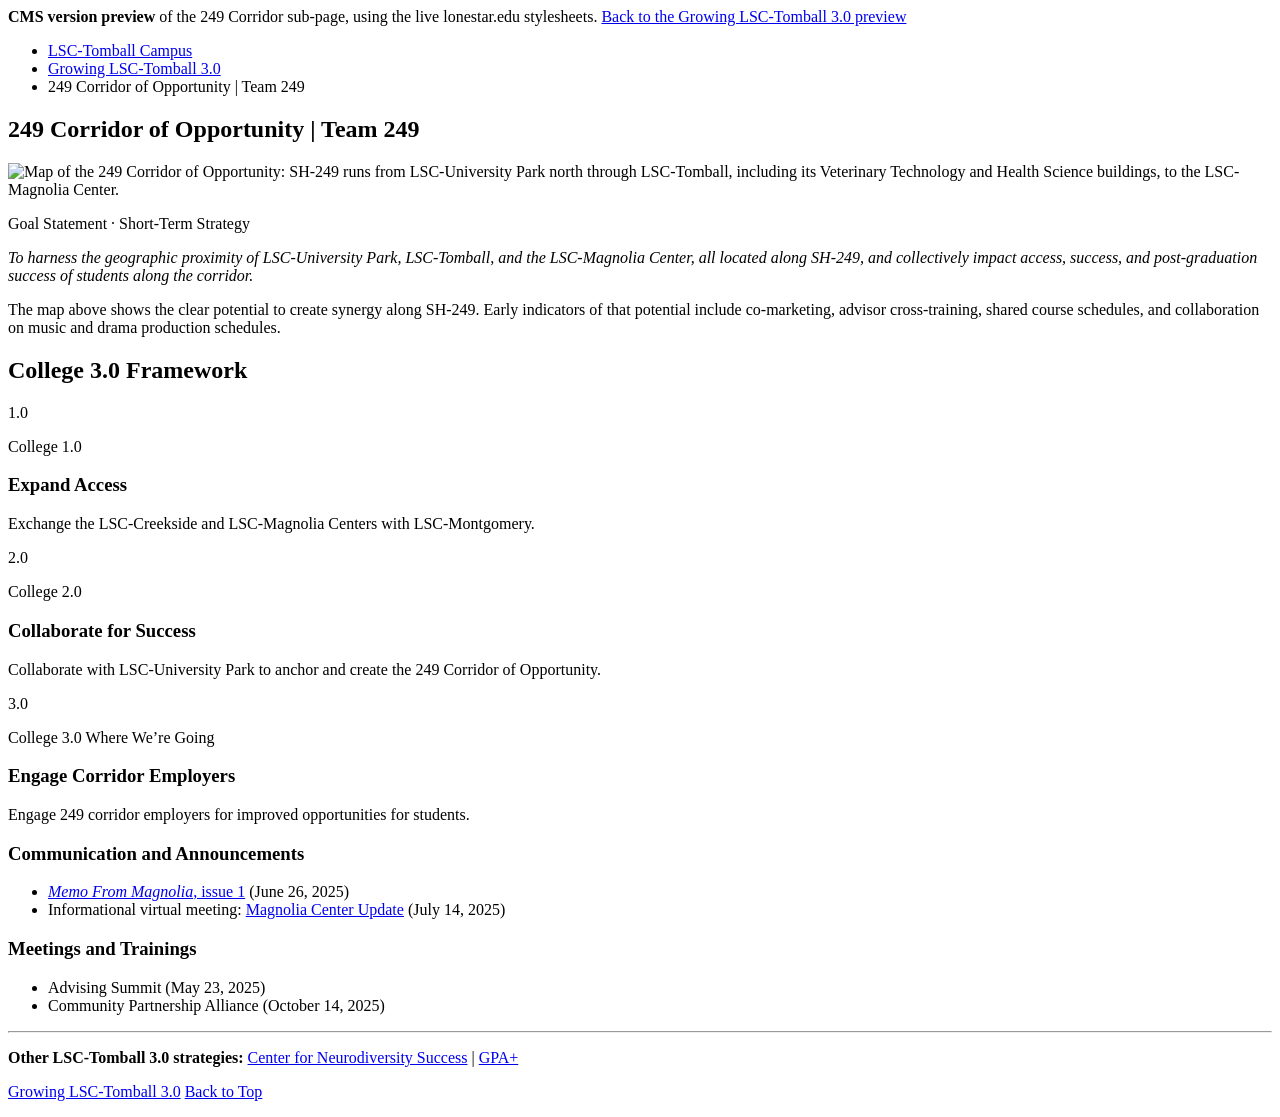
==== corridor-249/index.html @ f5a03796 "Rework the CMS page layout after the modern option and remove team rosters - Hero is now the whole g" ====
<!doctype html>
<html lang="en">
<head>
<meta charset="utf-8">
<meta name="viewport" content="width=device-width, initial-scale=1">
<meta name="robots" content="noindex">
<title>249 Corridor of Opportunity | CMS Version</title>
<!--
  CMS VERSION — preview wrapper for https://www.lonestar.edu/118049,
  a sub-page of Growing LSC-Tomball 3.0.
  Loads the live lonestar.edu stylesheets and recreates the page's
  full-width (no sidebar) content column. The page needs the CMS's
  full-width / no-sidebar layout.
  Copy ONLY the markup between the BEGIN and END content markers below.
-->
<link rel="stylesheet" href="https://www.lonestar.edu/css-refresh/style.css?v=2024">
<link rel="stylesheet" href="https://www.lonestar.edu/css-refresh/content-page.css">
<link rel="stylesheet" href="https://www.lonestar.edu/css-refresh/legacy.css">
<link rel="stylesheet" href="https://www.lonestar.edu/css-refresh/fonts.css">
</head>
<body class="standard-content-wide">

<aside class="alert alert-warning rounded-0 mb-0 text-center small" aria-label="Preview notice">
  <strong>CMS version preview</strong> of the 249 Corridor sub-page, using the live lonestar.edu stylesheets.
  <a href="../index.html">Back to the Growing LSC-Tomball 3.0 preview</a>
</aside>

<main id="main-body">
<section class="breadcrumbs-container">
  <div class="container">
    <div class="breadcrumbs">
      <ul>
        <li><a href="https://www.lonestar.edu/tomball.htm">LSC-Tomball Campus</a></li> <li><a href="../index.html">Growing LSC-Tomball 3.0</a></li> <li>249 Corridor of Opportunity | Team 249</li>
      </ul>
    </div>
  </div>
</section>

<section class="content-well-section section-light">
<div id="content" class="container">
  <div class="row">
    <div class="col-12">
      <h1>249 Corridor of Opportunity | Team 249</h1>
    </div>
  </div>
  <div class="row">
    <div class="col-12">
      <div class="content-well">

<!-- ===================== BEGIN CMS CONTENT ===================== -->
<p><a id="BackToTop" name="BackToTop"></a></p>
<p><img class="img-fluid rounded shadow-sm" src="https://www.lonestar.edu/departments/academicaffairsstusuccess/Map%20of%20Opportunity.jpg" alt="Map of the 249 Corridor of Opportunity: SH-249 runs from LSC-University Park north through LSC-Tomball, including its Veterinary Technology and Health Science buildings, to the LSC-Magnolia Center." /></p>
<!-- ========================= --><!--       GOAL STATEMENT      --><!-- ========================= -->
<div class="section-dark rounded p-4 my-4">
<p class="small text-uppercase fw-bold mb-2"><i aria-hidden="true" class="fas fa-bullseye me-1"></i> Goal Statement &middot; Short-Term Strategy</p>
<p class="lead mb-0"><em>To harness the geographic proximity of LSC-University Park, LSC-Tomball, and the LSC-Magnolia Center, all located along SH-249, and collectively impact access, success, and post-graduation success of students along the corridor.</em></p>
</div>
<p>The map above shows the clear potential to create synergy along SH-249. Early indicators of that potential include co-marketing, advisor cross-training, shared course schedules, and collaboration on music and drama production schedules.</p>
<!-- ========================= --><!--         FRAMEWORK         --><!-- ========================= -->
<h2>College 3.0 Framework</h2>
<div class="row g-4 mb-4">
<div class="col-md-4">
<div class="card h-100 rounded shadow-sm border-0 border-top border-5 border-primary-subtle">
<div class="card-body">
<div class="d-flex justify-content-between align-items-center mb-3"><span class="fa-stack fa-lg text-primary" aria-hidden="true"><i class="fas fa-circle fa-stack-2x"></i><i class="fas fa-door-open fa-stack-1x fa-inverse"></i></span> <span class="display-6 fw-bold text-body-tertiary">1.0</span></div>
<p class="small text-uppercase fw-bold text-body-secondary mb-1">College 1.0</p>
<h3 class="h5 fw-bold">Expand Access</h3>
<p class="mb-0">Exchange the LSC-Creekside and LSC-Magnolia Centers with LSC-Montgomery.</p>
</div>
<span class="fa-stack position-absolute top-50 start-100 translate-middle z-2 d-none d-md-inline-block text-primary" aria-hidden="true"><i class="fas fa-circle fa-stack-2x"></i><i class="fas fa-chevron-right fa-stack-1x fa-inverse"></i></span>
</div>
</div>
<div class="col-md-4">
<div class="card h-100 rounded shadow-sm border-0 border-top border-5 border-primary">
<div class="card-body">
<div class="d-flex justify-content-between align-items-center mb-3"><span class="fa-stack fa-lg text-primary" aria-hidden="true"><i class="fas fa-circle fa-stack-2x"></i><i class="fas fa-handshake fa-stack-1x fa-inverse"></i></span> <span class="display-6 fw-bold text-body-tertiary">2.0</span></div>
<p class="small text-uppercase fw-bold text-body-secondary mb-1">College 2.0</p>
<h3 class="h5 fw-bold">Collaborate for Success</h3>
<p class="mb-0">Collaborate with LSC-University Park to anchor and create the 249 Corridor of Opportunity.</p>
</div>
<span class="fa-stack position-absolute top-50 start-100 translate-middle z-2 d-none d-md-inline-block text-primary" aria-hidden="true"><i class="fas fa-circle fa-stack-2x"></i><i class="fas fa-chevron-right fa-stack-1x fa-inverse"></i></span>
</div>
</div>
<div class="col-md-4">
<div class="card h-100 rounded shadow section-dark border-0 border-top border-5 border-primary">
<div class="card-body">
<div class="d-flex justify-content-between align-items-center mb-3"><span class="fa-stack fa-lg text-white" aria-hidden="true"><i class="fas fa-circle fa-stack-2x"></i><i class="fas fa-briefcase fa-stack-1x text-primary"></i></span> <span class="display-6 fw-bold text-white-50">3.0</span></div>
<p class="small text-uppercase fw-bold mb-1">College 3.0 <span class="badge rounded-pill bg-white text-primary ms-1">Where We&rsquo;re Going</span></p>
<h3 class="h5 fw-bold text-white">Engage Corridor Employers</h3>
<p class="mb-0 text-white">Engage 249 corridor employers for improved opportunities for students.</p>
</div>
</div>
</div>
</div>
<!-- ========================= --><!--          UPDATES          --><!-- ========================= -->
<div class="row">
<div class="col-md-6">
<h3 class="h5 fw-bold">Communication and Announcements</h3>
<ul>
<li><a href="https://www.lonestar.edu/departments/academicaffairsstusuccess/Memo%20from%20Magnolia%20Center%20-%20Launch!.pdf" target="_blank"><em>Memo From Magnolia</em>, issue 1</a> (June 26, 2025)</li>
<li>Informational virtual meeting: <a href="https://lonestar.webex.com/recordingservice/sites/lonestar/recording/8dd9e9e1dc9f4ab3bd543a534bbbebe2/playback" target="_blank">Magnolia Center Update</a> (July 14, 2025)</li>
</ul>
</div>
<div class="col-md-6">
<h3 class="h5 fw-bold">Meetings and Trainings</h3>
<ul>
<li>Advising Summit (May 23, 2025)</li>
<li>Community Partnership Alliance (October 14, 2025)</li>
</ul>
</div>
</div>
<!-- ========================= --><!--          FOOTER           --><!-- ========================= -->
<hr />
<p class="text-center"><strong>Other LSC-Tomball 3.0 strategies:</strong> <a href="https://www.lonestar.edu/118050">Center for Neurodiversity Success</a> | <a href="https://www.lonestar.edu/118051">GPA+</a></p>
<p class="text-center"><a class="btn btn-primary rounded-pill" href="https://www.lonestar.edu/tomball3-0.htm"><i aria-hidden="true" class="fas fa-arrow-left"></i> Growing LSC-Tomball 3.0</a> <a class="btn btn-outline-primary rounded-pill" href="#BackToTop"><i aria-hidden="true" class="fas fa-arrow-up"></i> Back to Top</a></p>
<!-- ====================== END CMS CONTENT ====================== -->

      </div>
    </div>
  </div>
</div>
</section>
</main>

<script>
  // PREVIEW ONLY (not part of the CMS content): point links to the 3.0 page
  // and its strategy pages at the local previews.
  (function () {
    var local = {
      "https://www.lonestar.edu/tomball3-0.htm": "../index.html",
      "https://www.lonestar.edu/118049": "../corridor-249/index.html",
      "https://www.lonestar.edu/118050": "../neurodiversity/index.html",
      "https://www.lonestar.edu/118051": "../gpa-plus/index.html"
    };
    document.querySelectorAll("a[href]").forEach(function (a) {
      var to = local[a.getAttribute("href")];
      if (to) a.setAttribute("href", to);
    });
  })();
</script>
<script src="https://www.lonestar.edu/js-out/jquery-3.3.1.min.js"></script>
<script src="https://www.lonestar.edu/js-out/bootstrap.min.js"></script>
</body>
</html>
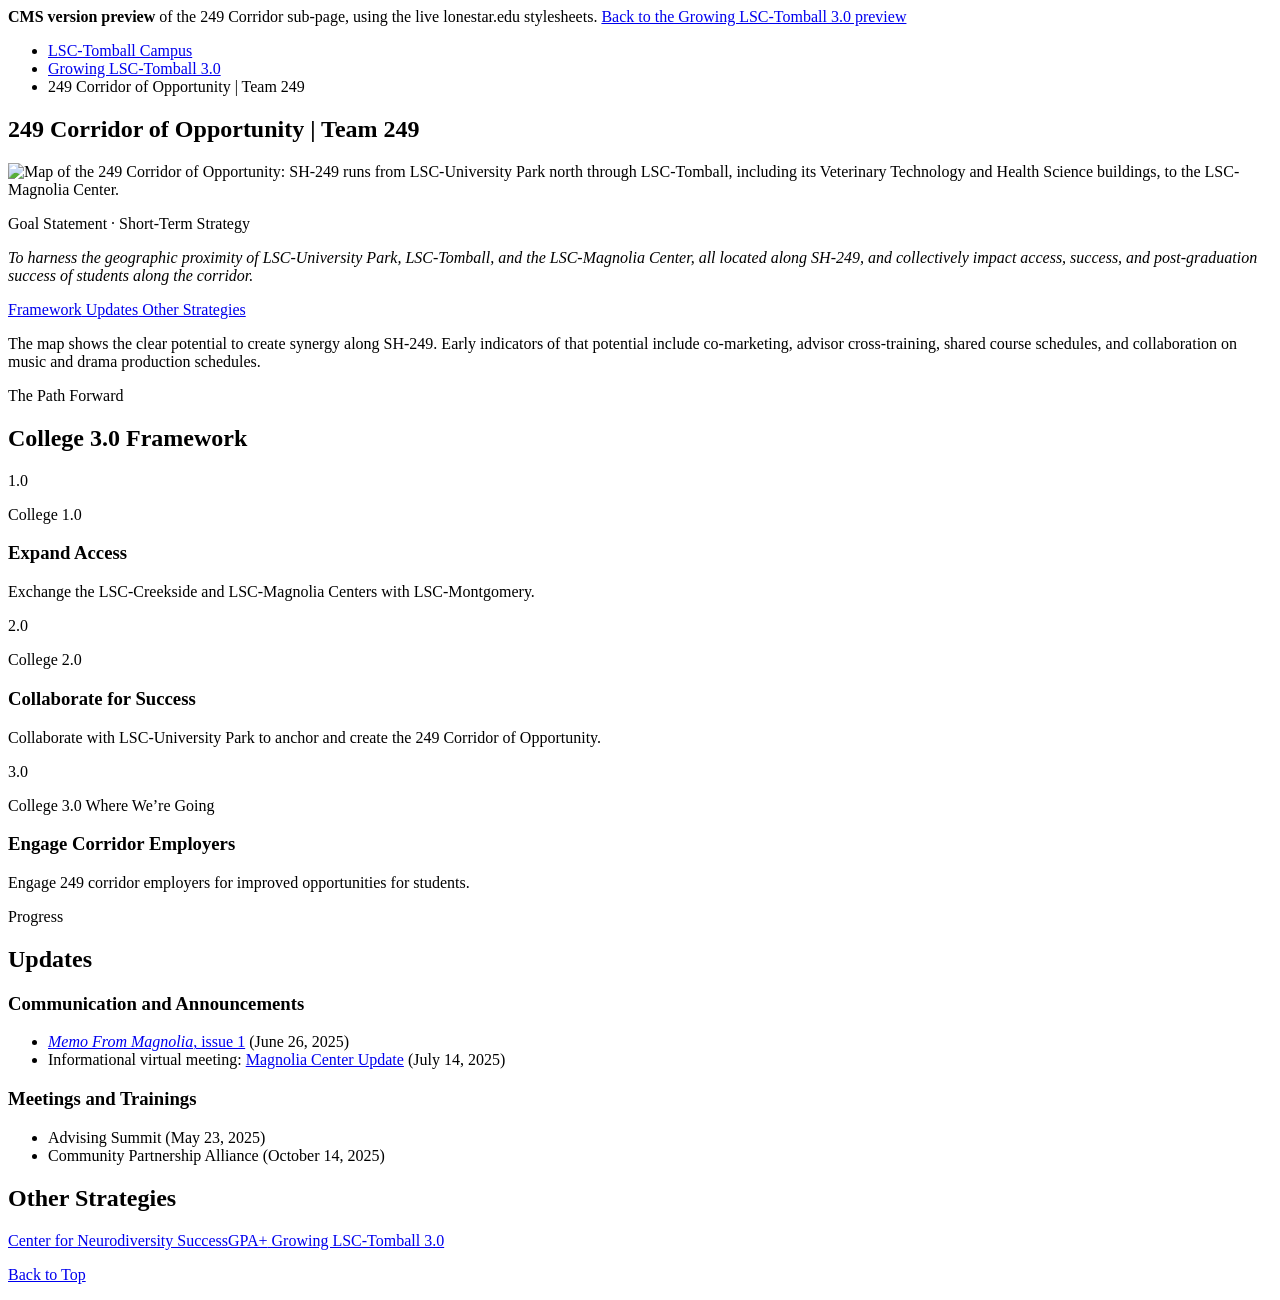
==== commit 70c919cd: "Give the three strategy pages the main page's layout Photo hero with the goal statement, a jump-link" ====
--- a/corridor-249/index.html
+++ b/corridor-249/index.html
@@ -17,6 +17,8 @@
 <link rel="stylesheet" href="https://www.lonestar.edu/css-refresh/content-page.css">
 <link rel="stylesheet" href="https://www.lonestar.edu/css-refresh/legacy.css">
 <link rel="stylesheet" href="https://www.lonestar.edu/css-refresh/fonts.css">
+<link rel="stylesheet" href="https://www.lonestar.edu/css/header/header.css">
+<link rel="stylesheet" href="https://www.lonestar.edu/css/header/lsc.css">
 </head>
 <body class="standard-content-wide">
 
@@ -48,17 +50,28 @@
       <div class="content-well">
 
 <!-- ===================== BEGIN CMS CONTENT ===================== -->
+<!-- The site header CSS sets body { width: 100vw }, which is wider than the window when a scrollbar shows,
+     so content runs under the scrollbar. This stylesheet undoes that. If the CMS strips the tag, nothing shows. -->
+<link rel="stylesheet" href="https://lone-star-research-innovation.github.io/tomball3.0/css/cms-fix.css" />
 <p><a id="BackToTop" name="BackToTop"></a></p>
-<p><img class="img-fluid rounded shadow-sm" src="https://www.lonestar.edu/departments/academicaffairsstusuccess/Map%20of%20Opportunity.jpg" alt="Map of the 249 Corridor of Opportunity: SH-249 runs from LSC-University Park north through LSC-Tomball, including its Veterinary Technology and Health Science buildings, to the LSC-Magnolia Center." /></p>
-<!-- ========================= --><!--       GOAL STATEMENT      --><!-- ========================= -->
-<div class="section-dark rounded p-4 my-4">
-<p class="small text-uppercase fw-bold mb-2"><i aria-hidden="true" class="fas fa-bullseye me-1"></i> Goal Statement &middot; Short-Term Strategy</p>
-<p class="lead mb-0"><em>To harness the geographic proximity of LSC-University Park, LSC-Tomball, and the LSC-Magnolia Center, all located along SH-249, and collectively impact access, success, and post-graduation success of students along the corridor.</em></p>
+<!-- ========================= --><!--        HERO + GOAL        --><!-- ========================= -->
+<div class="section-dark rounded overflow-hidden shadow-sm mb-3">
+<img class="d-block w-100 h-auto" src="https://www.lonestar.edu/departments/academicaffairsstusuccess/Map%20of%20Opportunity.jpg" alt="Map of the 249 Corridor of Opportunity: SH-249 runs from LSC-University Park north through LSC-Tomball, including its Veterinary Technology and Health Science buildings, to the LSC-Magnolia Center." />
+<div class="px-4 py-3 p-md-4">
+<p class="small text-uppercase fw-bold text-white text-opacity-75 mb-2"><i aria-hidden="true" class="fas fa-bullseye me-1"></i> Goal Statement &middot; Short-Term Strategy</p>
+<p class="fs-5 text-white mb-0"><em>To harness the geographic proximity of LSC-University Park, LSC-Tomball, and the LSC-Magnolia Center, all located along SH-249, and collectively impact access, success, and post-graduation success of students along the corridor.</em></p>
 </div>
-<p>The map above shows the clear potential to create synergy along SH-249. Early indicators of that potential include co-marketing, advisor cross-training, shared course schedules, and collaboration on music and drama production schedules.</p>
+</div>
+<!-- ========================= --><!--         NAVIGATION        --><!-- ========================= -->
+<div class="section-dark rounded p-3 mb-5">
+<p class="d-flex flex-wrap justify-content-center gap-4 mb-0"><a class="text-white fw-bold" href="#framework"><i aria-hidden="true" class="fas fa-route me-1"></i> Framework</a><a class="text-white fw-bold" href="#updates"><i aria-hidden="true" class="fas fa-flag me-1"></i> Updates</a><a class="text-white fw-bold" href="#other"><i aria-hidden="true" class="fas fa-compass me-1"></i> Other Strategies</a></p>
+</div>
+<p class="lead mb-5">The map shows the clear potential to create synergy along SH-249. Early indicators of that potential include co-marketing, advisor cross-training, shared course schedules, and collaboration on music and drama production schedules.</p>
 <!-- ========================= --><!--         FRAMEWORK         --><!-- ========================= -->
-<h2>College 3.0 Framework</h2>
-<div class="row g-4 mb-4">
+<div class="bg-body-tertiary rounded p-4 p-md-5 mb-5">
+<p class="small text-uppercase fw-bold text-danger-emphasis mb-2"><a id="framework">The Path Forward</a></p>
+<h2 class="pt-0">College 3.0 Framework</h2>
+<div class="row g-4">
 <div class="col-md-4">
 <div class="card h-100 rounded shadow-sm border-0 border-top border-5 border-primary-subtle">
 <div class="card-body">
@@ -92,8 +105,11 @@
 </div>
 </div>
 </div>
+</div>
 <!-- ========================= --><!--          UPDATES          --><!-- ========================= -->
-<div class="row">
+<p class="small text-uppercase fw-bold text-danger-emphasis mb-2"><a id="updates">Progress</a></p>
+<h2 class="pt-0">Updates</h2>
+<div class="row mb-4">
 <div class="col-md-6">
 <h3 class="h5 fw-bold">Communication and Announcements</h3>
 <ul>
@@ -109,10 +125,18 @@
 </ul>
 </div>
 </div>
-<!-- ========================= --><!--          FOOTER           --><!-- ========================= -->
-<hr />
-<p class="text-center"><strong>Other LSC-Tomball 3.0 strategies:</strong> <a href="https://www.lonestar.edu/118050">Center for Neurodiversity Success</a> | <a href="https://www.lonestar.edu/118051">GPA+</a></p>
-<p class="text-center"><a class="btn btn-primary rounded-pill" href="https://www.lonestar.edu/tomball3-0.htm"><i aria-hidden="true" class="fas fa-arrow-left"></i> Growing LSC-Tomball 3.0</a> <a class="btn btn-outline-primary rounded-pill" href="#BackToTop"><i aria-hidden="true" class="fas fa-arrow-up"></i> Back to Top</a></p>
+<!-- ========================= --><!--      OTHER STRATEGIES     --><!-- ========================= -->
+<div class="section-dark rounded p-4 mb-4">
+<div class="row align-items-center g-3">
+<div class="col-md-4">
+<h2 class="h4 text-white pt-0 mb-0"><a class="text-white fw-bold text-decoration-none" id="other">Other Strategies</a></h2>
+</div>
+<div class="col-md-8">
+<p class="d-flex flex-wrap gap-4 mb-0"><a class="text-white fw-bold" href="https://www.lonestar.edu/118050">Center for Neurodiversity Success</a><a class="text-white fw-bold" href="https://www.lonestar.edu/118051">GPA+</a><a class="text-white fw-bold" href="https://www.lonestar.edu/tomball3-0.htm"><i aria-hidden="true" class="fas fa-arrow-left me-1"></i> Growing LSC-Tomball 3.0</a></p>
+</div>
+</div>
+</div>
+<p class="text-center"><a class="btn btn-outline-primary rounded-pill" href="#BackToTop"><i aria-hidden="true" class="fas fa-arrow-up"></i> Back to Top</a></p>
 <!-- ====================== END CMS CONTENT ====================== -->
 
       </div>
@@ -136,6 +160,12 @@
       var to = local[a.getAttribute("href")];
       if (to) a.setAttribute("href", to);
     });
+    // Load the CMS fix stylesheet from the local copy until it's deployed.
+    var live = "https://lone-star-research-innovation.github.io/tomball3.0/";
+    if (location.href.indexOf(live) === 0) return;
+    document.querySelectorAll('link[href^="' + live + '"]').forEach(function (l) {
+      l.setAttribute("href", l.getAttribute("href").replace(live, "../"));
+    });
   })();
 </script>
 <script src="https://www.lonestar.edu/js-out/jquery-3.3.1.min.js"></script>
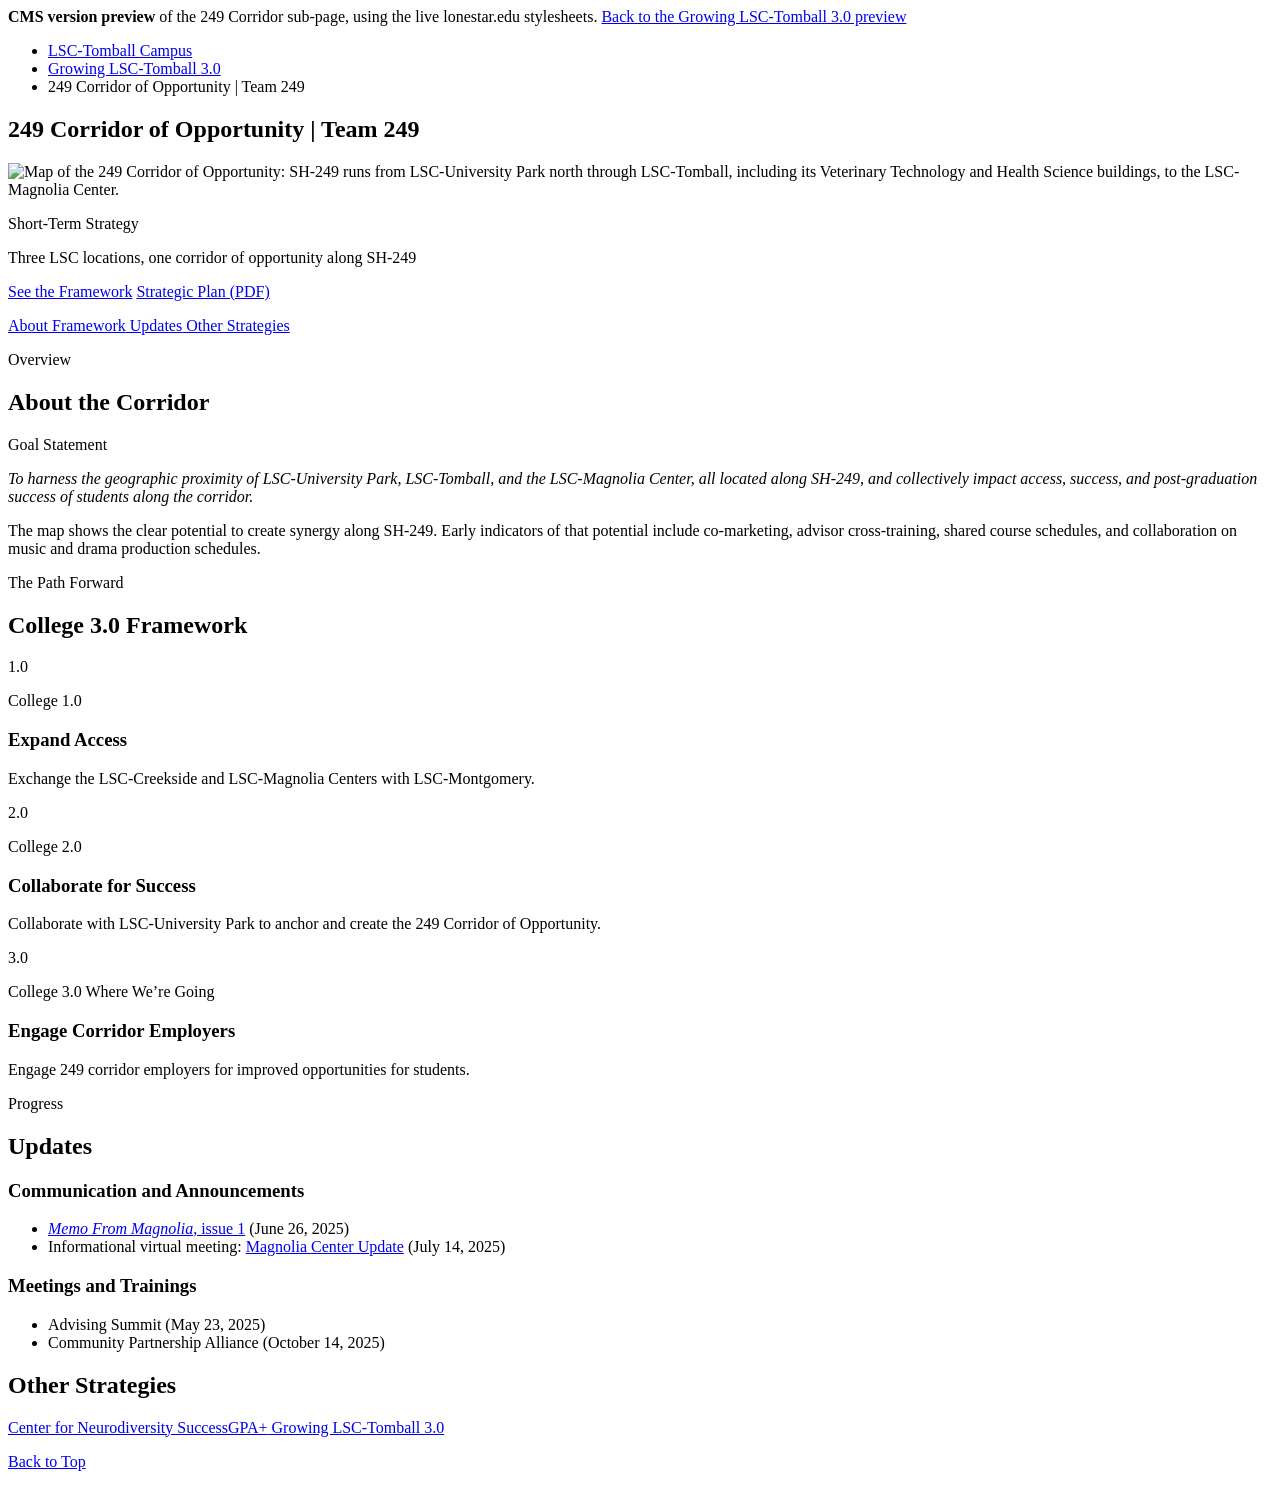
==== commit 5a94fb56: "Give the strategy-page heroes a headline and buttons like the main page The goal statement moves int" ====
--- a/corridor-249/index.html
+++ b/corridor-249/index.html
@@ -54,19 +54,31 @@
      so content runs under the scrollbar. This stylesheet undoes that. If the CMS strips the tag, nothing shows. -->
 <link rel="stylesheet" href="https://lone-star-research-innovation.github.io/tomball3.0/css/cms-fix.css" />
 <p><a id="BackToTop" name="BackToTop"></a></p>
-<!-- ========================= --><!--        HERO + GOAL        --><!-- ========================= -->
+<!-- ========================= --><!--          HERO             --><!-- ========================= -->
 <div class="section-dark rounded overflow-hidden shadow-sm mb-3">
 <img class="d-block w-100 h-auto" src="https://www.lonestar.edu/departments/academicaffairsstusuccess/Map%20of%20Opportunity.jpg" alt="Map of the 249 Corridor of Opportunity: SH-249 runs from LSC-University Park north through LSC-Tomball, including its Veterinary Technology and Health Science buildings, to the LSC-Magnolia Center." />
-<div class="px-4 py-3 p-md-4">
-<p class="small text-uppercase fw-bold text-white text-opacity-75 mb-2"><i aria-hidden="true" class="fas fa-bullseye me-1"></i> Goal Statement &middot; Short-Term Strategy</p>
-<p class="fs-5 text-white mb-0"><em>To harness the geographic proximity of LSC-University Park, LSC-Tomball, and the LSC-Magnolia Center, all located along SH-249, and collectively impact access, success, and post-graduation success of students along the corridor.</em></p>
+<div class="row g-3 align-items-center px-4 py-3">
+<div class="col-xl-6">
+<p class="small text-uppercase fw-bold text-white text-opacity-75 mb-1">Short-Term Strategy</p>
+<p class="fs-4 fw-bold text-white lh-sm mb-0">Three LSC locations, one corridor of opportunity along SH-249</p>
+</div>
+<div class="col-xl-6">
+<p class="d-flex flex-wrap justify-content-xl-end gap-2 mb-0"><a class="btn btn-light rounded-pill px-4" href="#framework">See the Framework</a> <a class="btn btn-outline-light rounded-pill px-4" href="https://www.lonestar.edu/departments/academicaffairsstusuccess/Growing%20LSC-Tomball%203.0-Agent%20of%20Efficacy%20and%20Opportunity.pdf" target="_blank">Strategic Plan (PDF)</a></p>
+</div>
 </div>
 </div>
 <!-- ========================= --><!--         NAVIGATION        --><!-- ========================= -->
 <div class="section-dark rounded p-3 mb-5">
-<p class="d-flex flex-wrap justify-content-center gap-4 mb-0"><a class="text-white fw-bold" href="#framework"><i aria-hidden="true" class="fas fa-route me-1"></i> Framework</a><a class="text-white fw-bold" href="#updates"><i aria-hidden="true" class="fas fa-flag me-1"></i> Updates</a><a class="text-white fw-bold" href="#other"><i aria-hidden="true" class="fas fa-compass me-1"></i> Other Strategies</a></p>
+<p class="d-flex flex-wrap justify-content-center gap-4 mb-0"><a class="text-white fw-bold" href="#about"><i aria-hidden="true" class="fas fa-info-circle me-1"></i> About</a><a class="text-white fw-bold" href="#framework"><i aria-hidden="true" class="fas fa-route me-1"></i> Framework</a><a class="text-white fw-bold" href="#updates"><i aria-hidden="true" class="fas fa-flag me-1"></i> Updates</a><a class="text-white fw-bold" href="#other"><i aria-hidden="true" class="fas fa-compass me-1"></i> Other Strategies</a></p>
 </div>
-<p class="lead mb-5">The map shows the clear potential to create synergy along SH-249. Early indicators of that potential include co-marketing, advisor cross-training, shared course schedules, and collaboration on music and drama production schedules.</p>
+<!-- ========================= --><!--          ABOUT            --><!-- ========================= -->
+<p class="small text-uppercase fw-bold text-danger-emphasis mb-2"><a id="about">Overview</a></p>
+<h2 class="pt-0">About the Corridor</h2>
+<div class="bg-body-tertiary border-start border-4 border-primary rounded-end px-4 py-3 mb-4">
+<p class="small text-uppercase fw-bold text-body-secondary mb-2"><i aria-hidden="true" class="fas fa-bullseye me-1"></i> Goal Statement</p>
+<p class="fs-5 mb-0"><em>To harness the geographic proximity of LSC-University Park, LSC-Tomball, and the LSC-Magnolia Center, all located along SH-249, and collectively impact access, success, and post-graduation success of students along the corridor.</em></p>
+</div>
+<p class="mb-5">The map shows the clear potential to create synergy along SH-249. Early indicators of that potential include co-marketing, advisor cross-training, shared course schedules, and collaboration on music and drama production schedules.</p>
 <!-- ========================= --><!--         FRAMEWORK         --><!-- ========================= -->
 <div class="bg-body-tertiary rounded p-4 p-md-5 mb-5">
 <p class="small text-uppercase fw-bold text-danger-emphasis mb-2"><a id="framework">The Path Forward</a></p>
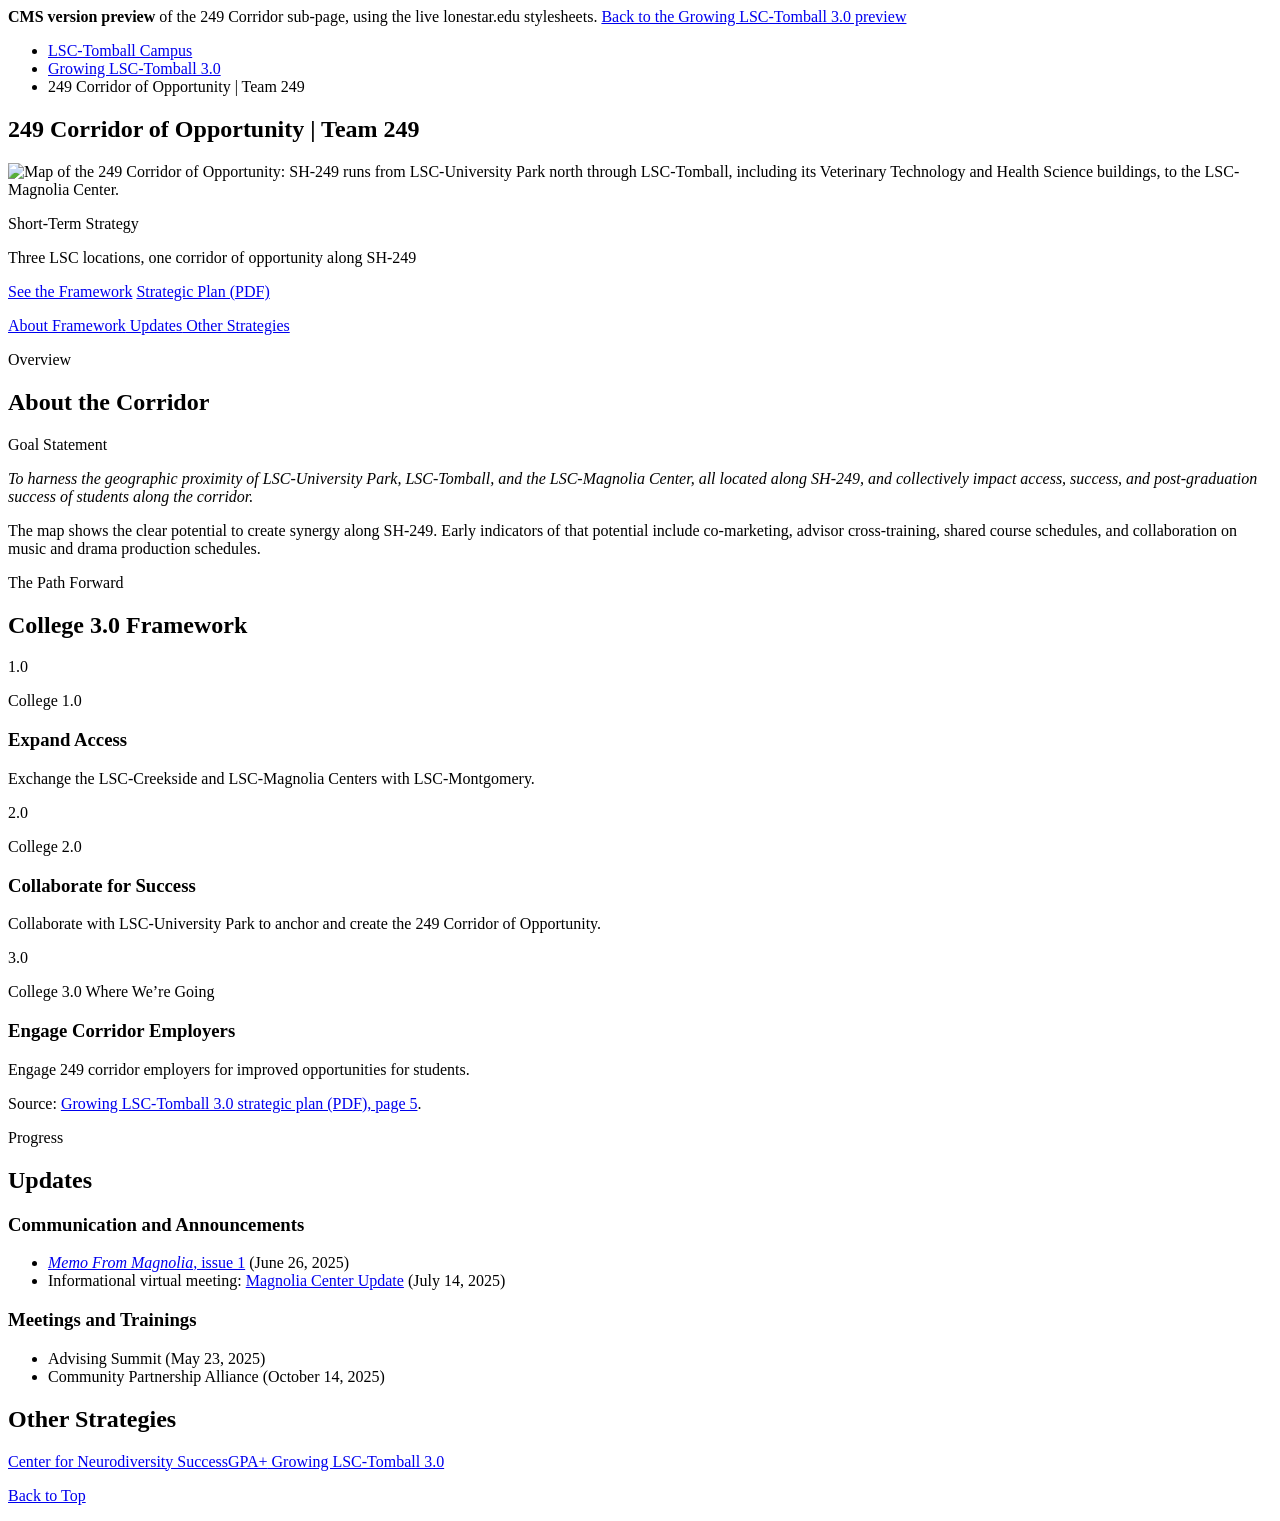
==== commit 357b68d8: "Link each strategy page to its pages in the strategic plan PDF Co-Authored-By: Claude Opus 5.5 <nore" ====
--- a/corridor-249/index.html
+++ b/corridor-249/index.html
@@ -63,7 +63,7 @@
 <p class="fs-4 fw-bold text-white lh-sm mb-0">Three LSC locations, one corridor of opportunity along SH-249</p>
 </div>
 <div class="col-xl-6">
-<p class="d-flex flex-wrap justify-content-xl-end gap-2 mb-0"><a class="btn btn-light rounded-pill px-4" href="#framework">See the Framework</a> <a class="btn btn-outline-light rounded-pill px-4" href="https://www.lonestar.edu/departments/academicaffairsstusuccess/Growing%20LSC-Tomball%203.0-Agent%20of%20Efficacy%20and%20Opportunity.pdf" target="_blank">Strategic Plan (PDF)</a></p>
+<p class="d-flex flex-wrap justify-content-xl-end gap-2 mb-0"><a class="btn btn-light rounded-pill px-4" href="#framework">See the Framework</a> <a class="btn btn-outline-light rounded-pill px-4" href="https://www.lonestar.edu/departments/academicaffairsstusuccess/Growing%20LSC-Tomball%203.0-Agent%20of%20Efficacy%20and%20Opportunity.pdf#page=4" target="_blank">Strategic Plan (PDF)</a></p>
 </div>
 </div>
 </div>
@@ -117,6 +117,7 @@
 </div>
 </div>
 </div>
+<p class="small mt-4 mb-0">Source: <a href="https://www.lonestar.edu/departments/academicaffairsstusuccess/Growing%20LSC-Tomball%203.0-Agent%20of%20Efficacy%20and%20Opportunity.pdf#page=5" target="_blank">Growing LSC-Tomball 3.0 strategic plan (PDF), page 5</a>.</p>
 </div>
 <!-- ========================= --><!--          UPDATES          --><!-- ========================= -->
 <p class="small text-uppercase fw-bold text-danger-emphasis mb-2"><a id="updates">Progress</a></p>
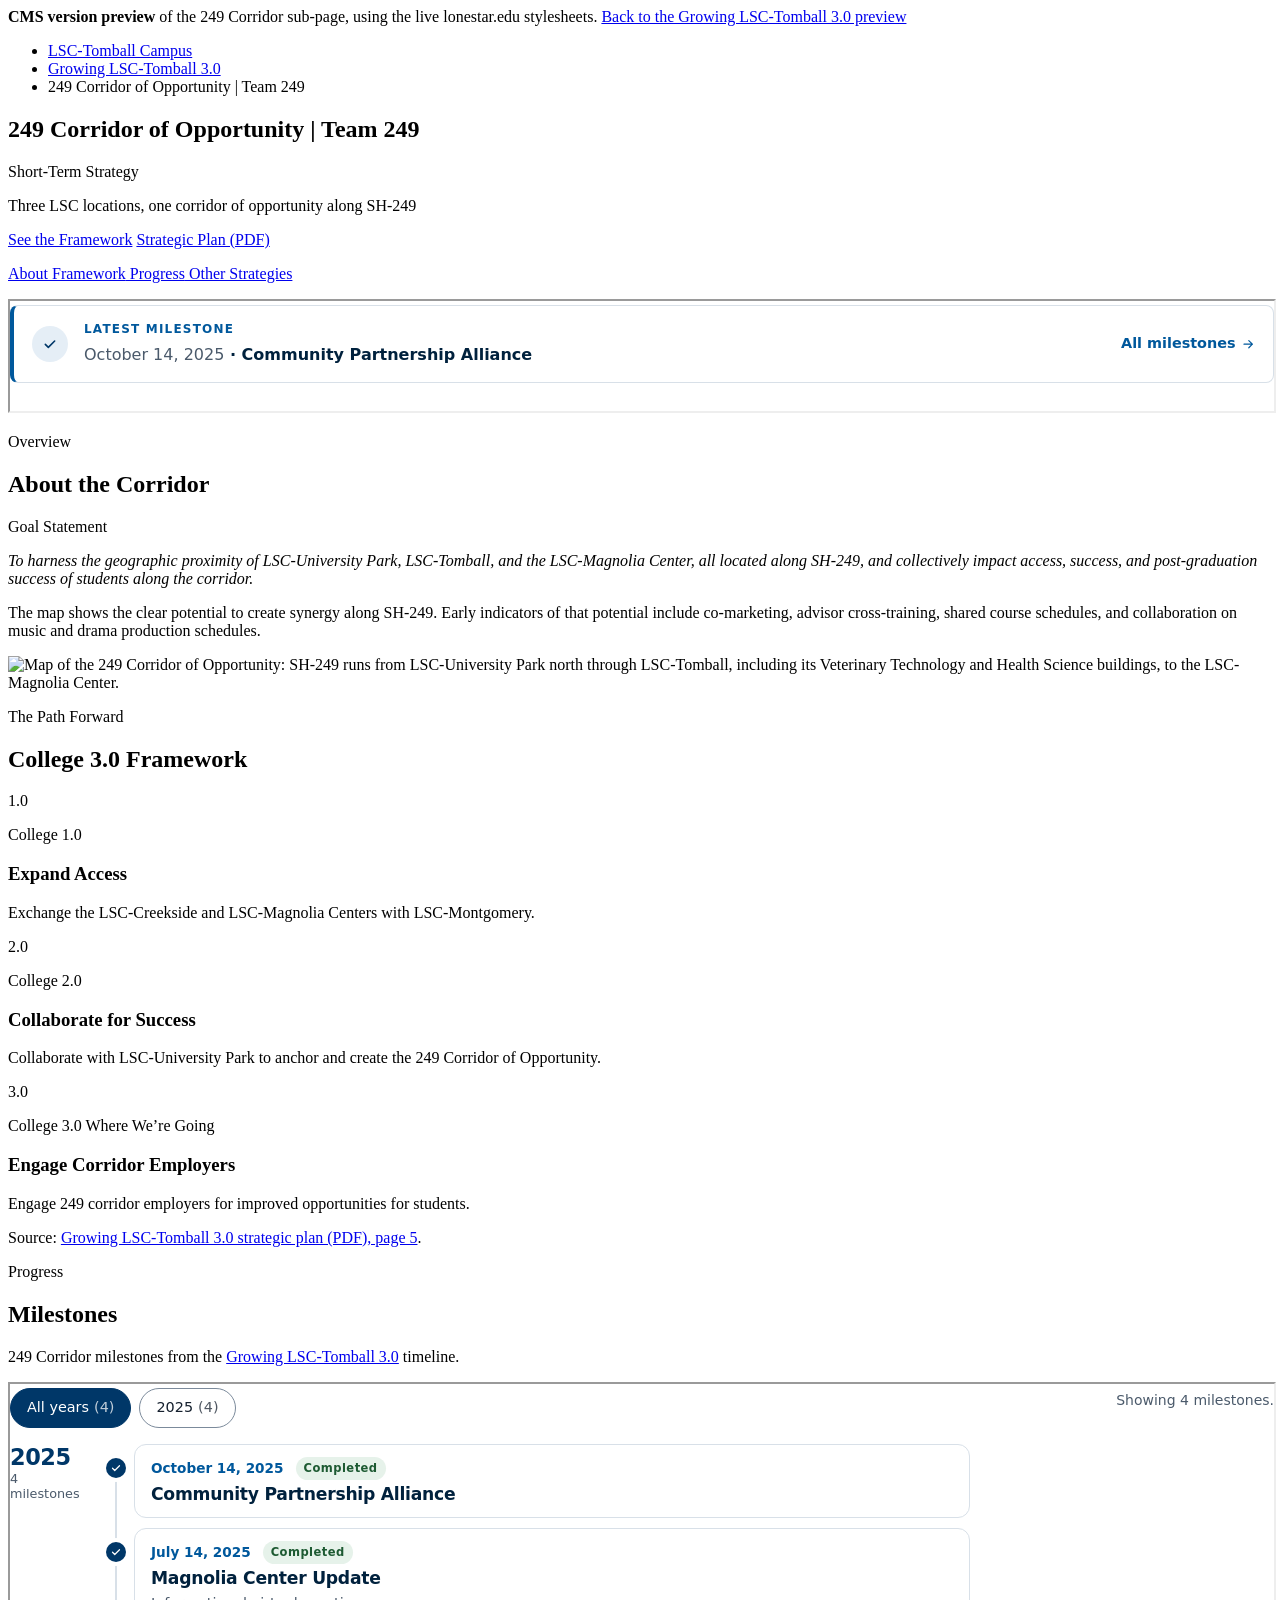
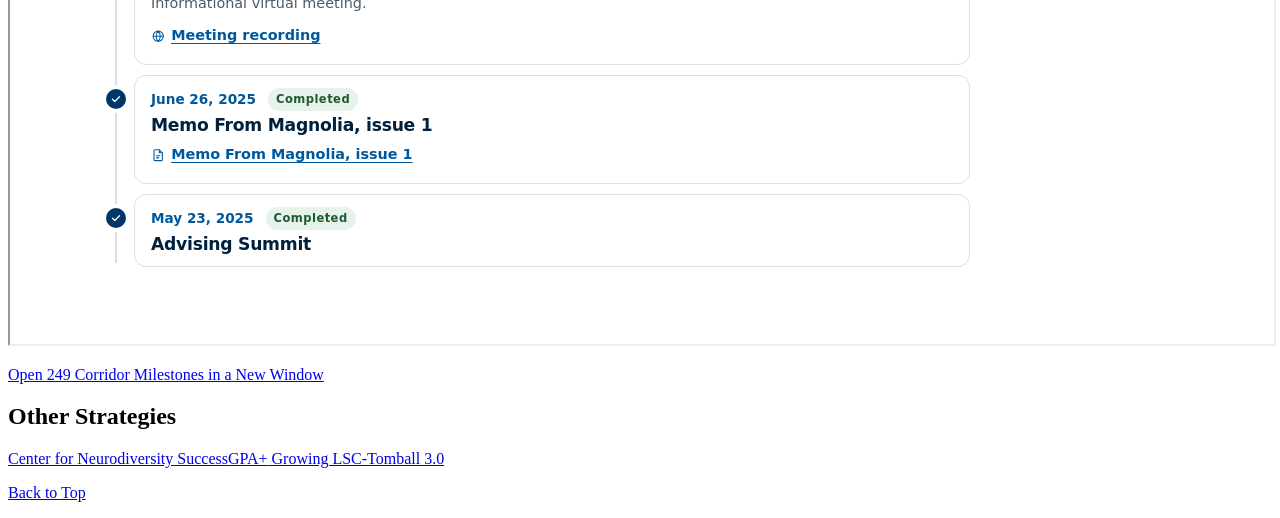
==== commit b3bea813: "Tighten paragraph spacing, move 249 updates into milestones, add per-strategy latest bars - Every CM" ====
--- a/corridor-249/index.html
+++ b/corridor-249/index.html
@@ -53,44 +53,53 @@
 <!-- The site header CSS sets body { width: 100vw }, which is wider than the window when a scrollbar shows,
      so content runs under the scrollbar. This stylesheet undoes that. If the CMS strips the tag, nothing shows. -->
 <link rel="stylesheet" href="https://lone-star-research-innovation.github.io/tomball3.0/css/cms-fix.css" />
-<p><a id="BackToTop" name="BackToTop"></a></p>
+<p class="mb-3 pt-0"><a id="BackToTop" name="BackToTop"></a></p>
 <!-- ========================= --><!--          HERO             --><!-- ========================= -->
 <div class="section-dark rounded overflow-hidden shadow-sm mb-3">
-<img class="d-block w-100 h-auto" src="https://www.lonestar.edu/departments/academicaffairsstusuccess/Map%20of%20Opportunity.jpg" alt="Map of the 249 Corridor of Opportunity: SH-249 runs from LSC-University Park north through LSC-Tomball, including its Veterinary Technology and Health Science buildings, to the LSC-Magnolia Center." />
-<div class="row g-3 align-items-center px-4 py-3">
+<div class="row g-3 align-items-center p-4">
 <div class="col-xl-6">
-<p class="small text-uppercase fw-bold text-white text-opacity-75 mb-1">Short-Term Strategy</p>
-<p class="fs-4 fw-bold text-white lh-sm mb-0">Three LSC locations, one corridor of opportunity along SH-249</p>
+<p class="small text-uppercase fw-bold text-white text-opacity-75 mb-1 pt-0">Short-Term Strategy</p>
+<p class="fs-4 fw-bold text-white lh-sm mb-0 pt-0">Three LSC locations, one corridor of opportunity along SH-249</p>
 </div>
 <div class="col-xl-6">
-<p class="d-flex flex-wrap justify-content-xl-end gap-2 mb-0"><a class="btn btn-light rounded-pill px-4" href="#framework">See the Framework</a> <a class="btn btn-outline-light rounded-pill px-4" href="https://www.lonestar.edu/departments/academicaffairsstusuccess/Growing%20LSC-Tomball%203.0-Agent%20of%20Efficacy%20and%20Opportunity.pdf#page=4" target="_blank">Strategic Plan (PDF)</a></p>
+<p class="d-flex flex-wrap justify-content-xl-end gap-2 mb-0 pt-0"><a class="btn btn-light rounded-pill px-4" href="#framework">See the Framework</a> <a class="btn btn-outline-light rounded-pill px-4" href="https://www.lonestar.edu/departments/academicaffairsstusuccess/Growing%20LSC-Tomball%203.0-Agent%20of%20Efficacy%20and%20Opportunity.pdf#page=4" target="_blank">Strategic Plan (PDF)</a></p>
 </div>
 </div>
 </div>
 <!-- ========================= --><!--         NAVIGATION        --><!-- ========================= -->
-<div class="section-dark rounded p-3 mb-5">
-<p class="d-flex flex-wrap justify-content-center gap-4 mb-0"><a class="text-white fw-bold" href="#about"><i aria-hidden="true" class="fas fa-info-circle me-1"></i> About</a><a class="text-white fw-bold" href="#framework"><i aria-hidden="true" class="fas fa-route me-1"></i> Framework</a><a class="text-white fw-bold" href="#updates"><i aria-hidden="true" class="fas fa-flag me-1"></i> Updates</a><a class="text-white fw-bold" href="#other"><i aria-hidden="true" class="fas fa-compass me-1"></i> Other Strategies</a></p>
+<div class="section-dark rounded p-3 mb-3">
+<p class="d-flex flex-wrap justify-content-center gap-4 mb-0 pt-0"><a class="text-white fw-bold" href="#about"><i aria-hidden="true" class="fas fa-info-circle me-1"></i> About</a><a class="text-white fw-bold" href="#framework"><i aria-hidden="true" class="fas fa-route me-1"></i> Framework</a><a class="text-white fw-bold" href="#progress"><i aria-hidden="true" class="fas fa-flag me-1"></i> Progress</a><a class="text-white fw-bold" href="#other"><i aria-hidden="true" class="fas fa-compass me-1"></i> Other Strategies</a></p>
 </div>
+<!-- ========================= --><!--        WHAT'S NEXT        --><!-- ========================= -->
+<!-- Widget hosted on GitHub Pages: this strategy's next upcoming milestone, or its latest one. Edited in js/data.js. -->
+<div class="mb-5" style="width:100%"><iframe height="110" src="https://lone-star-research-innovation.github.io/tomball3.0/widgets/next.html?initiative=249" style="width:100%" title="249 Corridor latest milestone" width="100%"></iframe></div>
 <!-- ========================= --><!--          ABOUT            --><!-- ========================= -->
-<p class="small text-uppercase fw-bold text-danger-emphasis mb-2"><a id="about">Overview</a></p>
+<p class="small text-uppercase fw-bold text-danger-emphasis mb-2 pt-0"><a id="about">Overview</a></p>
 <h2 class="pt-0">About the Corridor</h2>
+<div class="row g-4 g-lg-5 align-items-center mb-5">
+<div class="col-lg-6">
 <div class="bg-body-tertiary border-start border-4 border-primary rounded-end px-4 py-3 mb-4">
-<p class="small text-uppercase fw-bold text-body-secondary mb-2"><i aria-hidden="true" class="fas fa-bullseye me-1"></i> Goal Statement</p>
-<p class="fs-5 mb-0"><em>To harness the geographic proximity of LSC-University Park, LSC-Tomball, and the LSC-Magnolia Center, all located along SH-249, and collectively impact access, success, and post-graduation success of students along the corridor.</em></p>
+<p class="small text-uppercase fw-bold text-body-secondary mb-2 pt-0"><i aria-hidden="true" class="fas fa-bullseye me-1"></i> Goal Statement</p>
+<p class="fs-5 mb-0 pt-0"><em>To harness the geographic proximity of LSC-University Park, LSC-Tomball, and the LSC-Magnolia Center, all located along SH-249, and collectively impact access, success, and post-graduation success of students along the corridor.</em></p>
 </div>
-<p class="mb-5">The map shows the clear potential to create synergy along SH-249. Early indicators of that potential include co-marketing, advisor cross-training, shared course schedules, and collaboration on music and drama production schedules.</p>
+<p class="mb-0 pt-0">The map shows the clear potential to create synergy along SH-249. Early indicators of that potential include co-marketing, advisor cross-training, shared course schedules, and collaboration on music and drama production schedules.</p>
+</div>
+<div class="col-lg-6">
+<img class="img-fluid rounded shadow-sm" src="https://www.lonestar.edu/departments/academicaffairsstusuccess/Map%20of%20Opportunity.jpg" alt="Map of the 249 Corridor of Opportunity: SH-249 runs from LSC-University Park north through LSC-Tomball, including its Veterinary Technology and Health Science buildings, to the LSC-Magnolia Center." />
+</div>
+</div>
 <!-- ========================= --><!--         FRAMEWORK         --><!-- ========================= -->
 <div class="bg-body-tertiary rounded p-4 p-md-5 mb-5">
-<p class="small text-uppercase fw-bold text-danger-emphasis mb-2"><a id="framework">The Path Forward</a></p>
+<p class="small text-uppercase fw-bold text-danger-emphasis mb-2 pt-0"><a id="framework">The Path Forward</a></p>
 <h2 class="pt-0">College 3.0 Framework</h2>
 <div class="row g-4">
 <div class="col-md-4">
 <div class="card h-100 rounded shadow-sm border-0 border-top border-5 border-primary-subtle">
 <div class="card-body">
 <div class="d-flex justify-content-between align-items-center mb-3"><span class="fa-stack fa-lg text-primary" aria-hidden="true"><i class="fas fa-circle fa-stack-2x"></i><i class="fas fa-door-open fa-stack-1x fa-inverse"></i></span> <span class="display-6 fw-bold text-body-tertiary">1.0</span></div>
-<p class="small text-uppercase fw-bold text-body-secondary mb-1">College 1.0</p>
+<p class="small text-uppercase fw-bold text-body-secondary mb-1 pt-0">College 1.0</p>
 <h3 class="h5 fw-bold">Expand Access</h3>
-<p class="mb-0">Exchange the LSC-Creekside and LSC-Magnolia Centers with LSC-Montgomery.</p>
+<p class="mb-0 pt-0">Exchange the LSC-Creekside and LSC-Magnolia Centers with LSC-Montgomery.</p>
 </div>
 <span class="fa-stack position-absolute top-50 start-100 translate-middle z-2 d-none d-md-inline-block text-primary" aria-hidden="true"><i class="fas fa-circle fa-stack-2x"></i><i class="fas fa-chevron-right fa-stack-1x fa-inverse"></i></span>
 </div>
@@ -99,9 +108,9 @@
 <div class="card h-100 rounded shadow-sm border-0 border-top border-5 border-primary">
 <div class="card-body">
 <div class="d-flex justify-content-between align-items-center mb-3"><span class="fa-stack fa-lg text-primary" aria-hidden="true"><i class="fas fa-circle fa-stack-2x"></i><i class="fas fa-handshake fa-stack-1x fa-inverse"></i></span> <span class="display-6 fw-bold text-body-tertiary">2.0</span></div>
-<p class="small text-uppercase fw-bold text-body-secondary mb-1">College 2.0</p>
+<p class="small text-uppercase fw-bold text-body-secondary mb-1 pt-0">College 2.0</p>
 <h3 class="h5 fw-bold">Collaborate for Success</h3>
-<p class="mb-0">Collaborate with LSC-University Park to anchor and create the 249 Corridor of Opportunity.</p>
+<p class="mb-0 pt-0">Collaborate with LSC-University Park to anchor and create the 249 Corridor of Opportunity.</p>
 </div>
 <span class="fa-stack position-absolute top-50 start-100 translate-middle z-2 d-none d-md-inline-block text-primary" aria-hidden="true"><i class="fas fa-circle fa-stack-2x"></i><i class="fas fa-chevron-right fa-stack-1x fa-inverse"></i></span>
 </div>
@@ -110,46 +119,34 @@
 <div class="card h-100 rounded shadow section-dark border-0 border-top border-5 border-primary">
 <div class="card-body">
 <div class="d-flex justify-content-between align-items-center mb-3"><span class="fa-stack fa-lg text-white" aria-hidden="true"><i class="fas fa-circle fa-stack-2x"></i><i class="fas fa-briefcase fa-stack-1x text-primary"></i></span> <span class="display-6 fw-bold text-white-50">3.0</span></div>
-<p class="small text-uppercase fw-bold mb-1">College 3.0 <span class="badge rounded-pill bg-white text-primary ms-1">Where We&rsquo;re Going</span></p>
+<p class="small text-uppercase fw-bold mb-1 pt-0">College 3.0 <span class="badge rounded-pill bg-white text-primary ms-1">Where We&rsquo;re Going</span></p>
 <h3 class="h5 fw-bold text-white">Engage Corridor Employers</h3>
-<p class="mb-0 text-white">Engage 249 corridor employers for improved opportunities for students.</p>
+<p class="mb-0 text-white pt-0">Engage 249 corridor employers for improved opportunities for students.</p>
 </div>
 </div>
 </div>
 </div>
-<p class="small mt-4 mb-0">Source: <a href="https://www.lonestar.edu/departments/academicaffairsstusuccess/Growing%20LSC-Tomball%203.0-Agent%20of%20Efficacy%20and%20Opportunity.pdf#page=5" target="_blank">Growing LSC-Tomball 3.0 strategic plan (PDF), page 5</a>.</p>
+<p class="small mt-4 mb-0 pt-0">Source: <a href="https://www.lonestar.edu/departments/academicaffairsstusuccess/Growing%20LSC-Tomball%203.0-Agent%20of%20Efficacy%20and%20Opportunity.pdf#page=5" target="_blank">Growing LSC-Tomball 3.0 strategic plan (PDF), page 5</a>.</p>
 </div>
-<!-- ========================= --><!--          UPDATES          --><!-- ========================= -->
-<p class="small text-uppercase fw-bold text-danger-emphasis mb-2"><a id="updates">Progress</a></p>
-<h2 class="pt-0">Updates</h2>
-<div class="row mb-4">
-<div class="col-md-6">
-<h3 class="h5 fw-bold">Communication and Announcements</h3>
-<ul>
-<li><a href="https://www.lonestar.edu/departments/academicaffairsstusuccess/Memo%20from%20Magnolia%20Center%20-%20Launch!.pdf" target="_blank"><em>Memo From Magnolia</em>, issue 1</a> (June 26, 2025)</li>
-<li>Informational virtual meeting: <a href="https://lonestar.webex.com/recordingservice/sites/lonestar/recording/8dd9e9e1dc9f4ab3bd543a534bbbebe2/playback" target="_blank">Magnolia Center Update</a> (July 14, 2025)</li>
-</ul>
-</div>
-<div class="col-md-6">
-<h3 class="h5 fw-bold">Meetings and Trainings</h3>
-<ul>
-<li>Advising Summit (May 23, 2025)</li>
-<li>Community Partnership Alliance (October 14, 2025)</li>
-</ul>
-</div>
-</div>
+<!-- ========================= --><!--         PROGRESS          --><!-- ========================= -->
+<!-- Widget hosted on GitHub Pages, filtered to the 249 Corridor. Content is edited in js/data.js. -->
+<p class="small text-uppercase fw-bold text-danger-emphasis mb-2 pt-0"><a id="progress">Progress</a></p>
+<h2 class="pt-0">Milestones</h2>
+<p class="mb-3 pt-0">249 Corridor milestones from the <a href="https://www.lonestar.edu/tomball3-0.htm">Growing LSC-Tomball 3.0</a> timeline.</p>
+<div style="width:100%"><iframe height="560" loading="lazy" src="https://lone-star-research-innovation.github.io/tomball3.0/widgets/milestones.html?initiative=249" style="width:100%" title="249 Corridor milestones" width="100%"></iframe></div>
+<p class="text-center small mb-5 pt-0"><a href="https://lone-star-research-innovation.github.io/tomball3.0/widgets/milestones.html?initiative=249" rel="noopener noreferrer" target="_blank">Open 249 Corridor Milestones in a New Window</a></p>
 <!-- ========================= --><!--      OTHER STRATEGIES     --><!-- ========================= -->
 <div class="section-dark rounded p-4 mb-4">
 <div class="row align-items-center g-3">
 <div class="col-md-4">
-<h2 class="h4 text-white pt-0 mb-0"><a class="text-white fw-bold text-decoration-none" id="other">Other Strategies</a></h2>
+<h2 class="h4 text-white pt-0 mb-0"><a class="text-white fw-bold text-decoration-none border-0" id="other">Other Strategies</a></h2>
 </div>
 <div class="col-md-8">
-<p class="d-flex flex-wrap gap-4 mb-0"><a class="text-white fw-bold" href="https://www.lonestar.edu/118050">Center for Neurodiversity Success</a><a class="text-white fw-bold" href="https://www.lonestar.edu/118051">GPA+</a><a class="text-white fw-bold" href="https://www.lonestar.edu/tomball3-0.htm"><i aria-hidden="true" class="fas fa-arrow-left me-1"></i> Growing LSC-Tomball 3.0</a></p>
+<p class="d-flex flex-wrap gap-4 mb-0 pt-0"><a class="text-white fw-bold" href="https://www.lonestar.edu/118050">Center for Neurodiversity Success</a><a class="text-white fw-bold" href="https://www.lonestar.edu/118051">GPA+</a><a class="text-white fw-bold" href="https://www.lonestar.edu/tomball3-0.htm"><i aria-hidden="true" class="fas fa-arrow-left me-1"></i> Growing LSC-Tomball 3.0</a></p>
 </div>
 </div>
 </div>
-<p class="text-center"><a class="btn btn-outline-primary rounded-pill" href="#BackToTop"><i aria-hidden="true" class="fas fa-arrow-up"></i> Back to Top</a></p>
+<p class="text-center mb-3 pt-0"><a class="btn btn-outline-primary rounded-pill" href="#BackToTop"><i aria-hidden="true" class="fas fa-arrow-up"></i> Back to Top</a></p>
 <!-- ====================== END CMS CONTENT ====================== -->
 
       </div>
@@ -173,11 +170,20 @@
       var to = local[a.getAttribute("href")];
       if (to) a.setAttribute("href", to);
     });
-    // Load the CMS fix stylesheet from the local copy until it's deployed.
+    // Until changes are deployed, load the CMS fix stylesheet and the widgets from the local copies.
     var live = "https://lone-star-research-innovation.github.io/tomball3.0/";
     if (location.href.indexOf(live) === 0) return;
     document.querySelectorAll('link[href^="' + live + '"]').forEach(function (l) {
       l.setAttribute("href", l.getAttribute("href").replace(live, "../"));
+    });
+    document.querySelectorAll('a[href^="' + live + '"]').forEach(function (a) {
+      a.setAttribute("href", a.getAttribute("href").replace(live, "../"));
+    });
+    // Replace (not just re-point) each iframe so it doesn't finish loading the live URL.
+    document.querySelectorAll('iframe[src^="' + live + '"]').forEach(function (frame) {
+      var copy = frame.cloneNode(false);
+      copy.setAttribute("src", frame.getAttribute("src").replace(live, "../"));
+      frame.replaceWith(copy);
     });
   })();
 </script>
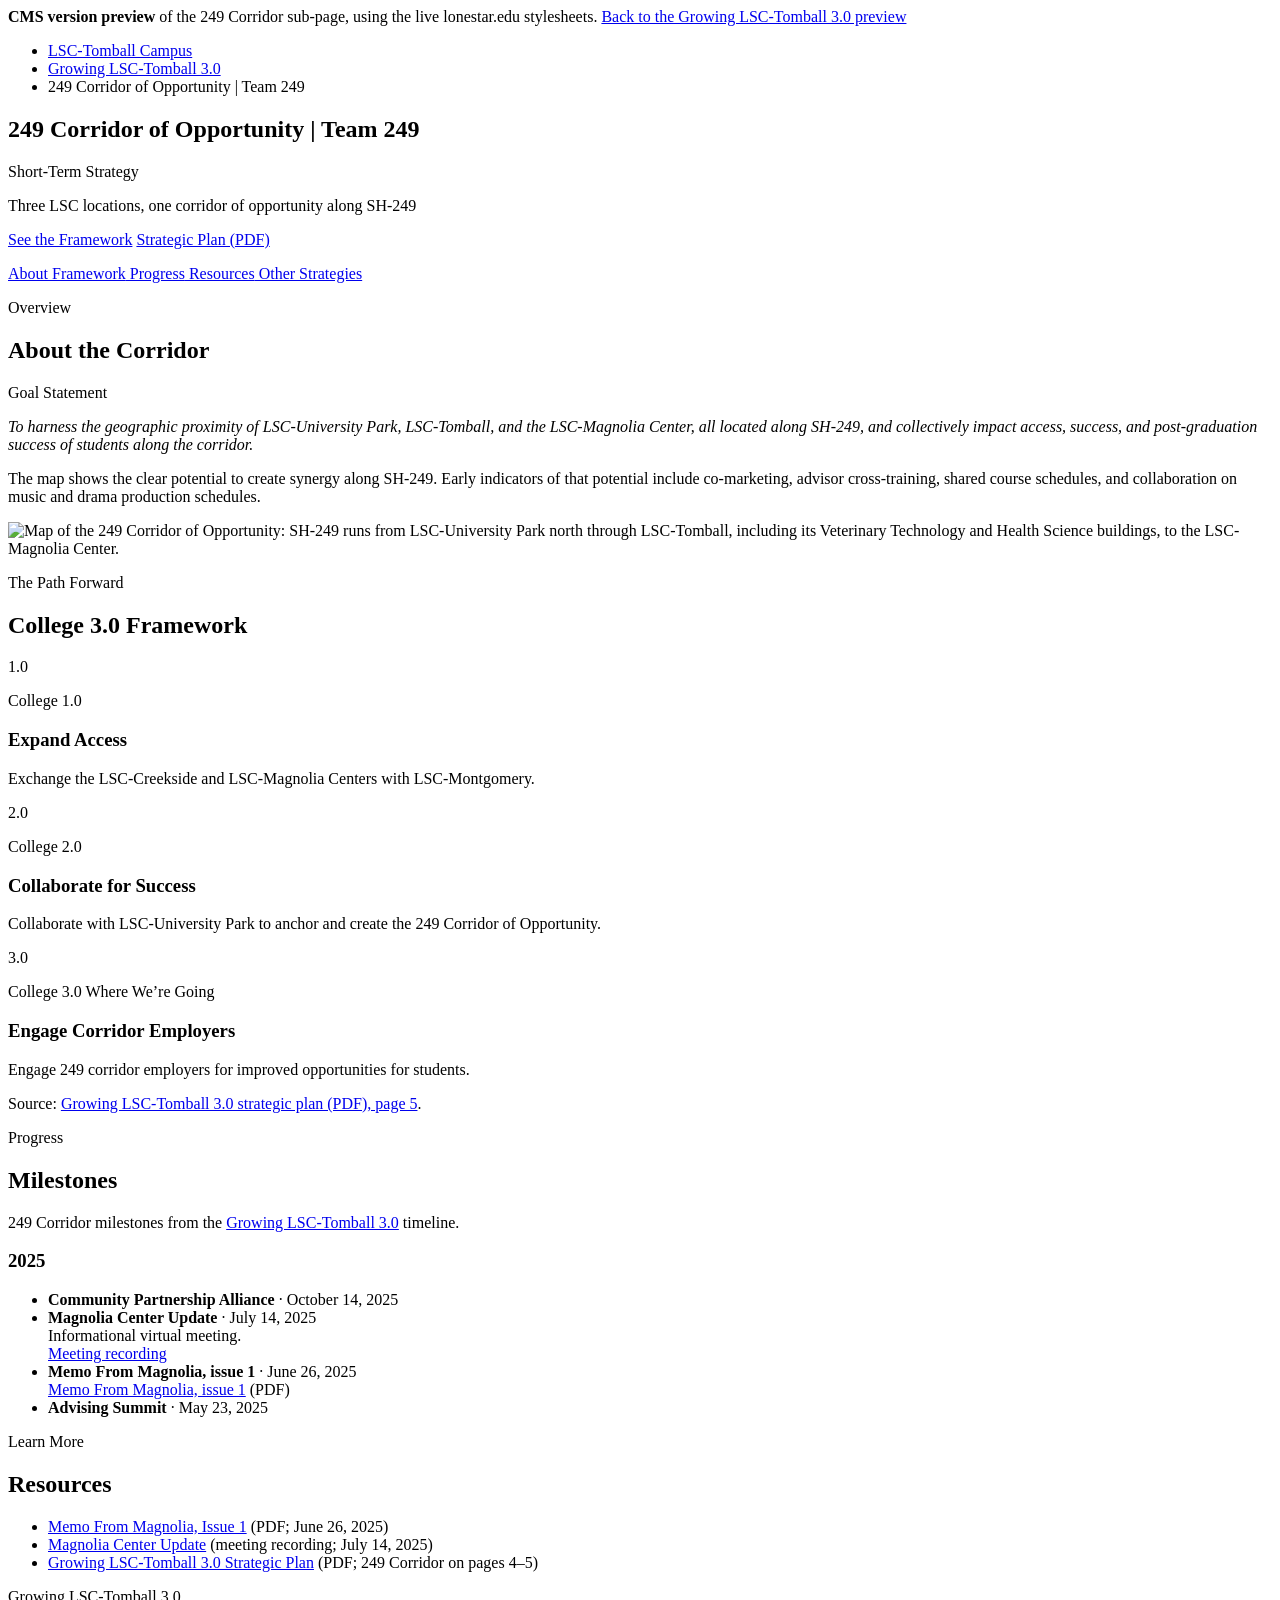
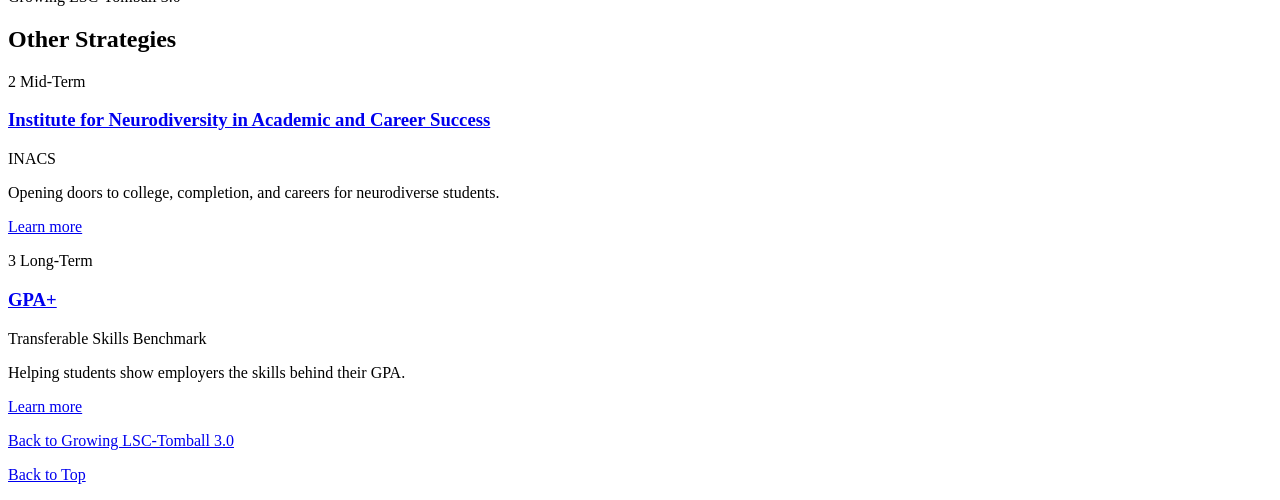
==== commit 8f9127ff: "Follow the LSC web style guide and rename the neurodiversity strategy - Rename the Community College" ====
--- a/corridor-249/index.html
+++ b/corridor-249/index.html
@@ -50,9 +50,6 @@
       <div class="content-well">
 
 <!-- ===================== BEGIN CMS CONTENT ===================== -->
-<!-- The site header CSS sets body { width: 100vw }, which is wider than the window when a scrollbar shows,
-     so content runs under the scrollbar. This stylesheet undoes that. If the CMS strips the tag, nothing shows. -->
-<link rel="stylesheet" href="https://lone-star-research-innovation.github.io/tomball3.0/css/cms-fix.css" />
 <p class="mb-3 pt-0"><a id="BackToTop" name="BackToTop"></a></p>
 <!-- ========================= --><!--          HERO             --><!-- ========================= -->
 <div class="section-dark rounded overflow-hidden shadow-sm mb-3">
@@ -62,17 +59,14 @@
 <p class="fs-4 fw-bold text-white lh-sm mb-0 pt-0">Three LSC locations, one corridor of opportunity along SH-249</p>
 </div>
 <div class="col-xl-6">
-<p class="d-flex flex-wrap justify-content-xl-end gap-2 mb-0 pt-0"><a class="btn btn-light rounded-pill px-4" href="#framework">See the Framework</a> <a class="btn btn-outline-light rounded-pill px-4" href="https://www.lonestar.edu/departments/academicaffairsstusuccess/Growing%20LSC-Tomball%203.0-Agent%20of%20Efficacy%20and%20Opportunity.pdf#page=4" target="_blank">Strategic Plan (PDF)</a></p>
+<p class="d-flex flex-wrap justify-content-xl-end gap-2 mb-0 pt-0"><a class="btn btn-light" href="#framework">See the Framework</a> <a class="btn btn-outline-light" href="https://www.lonestar.edu/departments/academicaffairsstusuccess/Growing%20LSC-Tomball%203.0-Agent%20of%20Efficacy%20and%20Opportunity.pdf#page=4" target="_blank">Strategic Plan (PDF)</a></p>
 </div>
 </div>
 </div>
 <!-- ========================= --><!--         NAVIGATION        --><!-- ========================= -->
 <div class="section-dark rounded p-3 mb-3">
-<p class="d-flex flex-wrap justify-content-center gap-4 mb-0 pt-0"><a class="text-white fw-bold" href="#about"><i aria-hidden="true" class="fas fa-info-circle me-1"></i> About</a><a class="text-white fw-bold" href="#framework"><i aria-hidden="true" class="fas fa-route me-1"></i> Framework</a><a class="text-white fw-bold" href="#progress"><i aria-hidden="true" class="fas fa-flag me-1"></i> Progress</a><a class="text-white fw-bold" href="#other"><i aria-hidden="true" class="fas fa-compass me-1"></i> Other Strategies</a></p>
-</div>
-<!-- ========================= --><!--        WHAT'S NEXT        --><!-- ========================= -->
-<!-- Widget hosted on GitHub Pages: this strategy's next upcoming milestone, or its latest one. Edited in js/data.js. -->
-<div class="mb-5" style="width:100%"><iframe height="110" src="https://lone-star-research-innovation.github.io/tomball3.0/widgets/next.html?initiative=249" style="width:100%" title="249 Corridor latest milestone" width="100%"></iframe></div>
+<p class="d-flex flex-wrap justify-content-center gap-4 mb-0 pt-0"><a class="text-white fw-bold" href="#about"><i aria-hidden="true" class="fas fa-info-circle me-1"></i> About</a><a class="text-white fw-bold" href="#framework"><i aria-hidden="true" class="fas fa-route me-1"></i> Framework</a><a class="text-white fw-bold" href="#progress"><i aria-hidden="true" class="fas fa-flag me-1"></i> Progress</a><a class="text-white fw-bold" href="#resources"><i aria-hidden="true" class="fas fa-folder-open me-1"></i> Resources</a><a class="text-white fw-bold" href="#other"><i aria-hidden="true" class="fas fa-compass me-1"></i> Other Strategies</a></p>
+</div>
 <!-- ========================= --><!--          ABOUT            --><!-- ========================= -->
 <p class="small text-uppercase fw-bold text-danger-emphasis mb-2 pt-0"><a id="about">Overview</a></p>
 <h2 class="pt-0">About the Corridor</h2>
@@ -129,24 +123,58 @@
 <p class="small mt-4 mb-0 pt-0">Source: <a href="https://www.lonestar.edu/departments/academicaffairsstusuccess/Growing%20LSC-Tomball%203.0-Agent%20of%20Efficacy%20and%20Opportunity.pdf#page=5" target="_blank">Growing LSC-Tomball 3.0 strategic plan (PDF), page 5</a>.</p>
 </div>
 <!-- ========================= --><!--         PROGRESS          --><!-- ========================= -->
-<!-- Widget hosted on GitHub Pages, filtered to the 249 Corridor. Content is edited in js/data.js. -->
+<!-- Milestones copied from js/data.js. Update them here in the CMS. -->
 <p class="small text-uppercase fw-bold text-danger-emphasis mb-2 pt-0"><a id="progress">Progress</a></p>
 <h2 class="pt-0">Milestones</h2>
 <p class="mb-3 pt-0">249 Corridor milestones from the <a href="https://www.lonestar.edu/tomball3-0.htm">Growing LSC-Tomball 3.0</a> timeline.</p>
-<div style="width:100%"><iframe height="560" loading="lazy" src="https://lone-star-research-innovation.github.io/tomball3.0/widgets/milestones.html?initiative=249" style="width:100%" title="249 Corridor milestones" width="100%"></iframe></div>
-<p class="text-center small mb-5 pt-0"><a href="https://lone-star-research-innovation.github.io/tomball3.0/widgets/milestones.html?initiative=249" rel="noopener noreferrer" target="_blank">Open 249 Corridor Milestones in a New Window</a></p>
+<h3 class="h5 fw-bold">2025</h3>
+<ul class="mb-5">
+<li class="mb-2"><strong>Community Partnership Alliance</strong> &middot; October 14, 2025</li>
+<li class="mb-2"><strong>Magnolia Center Update</strong> &middot; July 14, 2025<br />Informational virtual meeting.<br /><a href="https://lonestar.webex.com/recordingservice/sites/lonestar/recording/8dd9e9e1dc9f4ab3bd543a534bbbebe2/playback" rel="noopener noreferrer" target="_blank">Meeting recording</a></li>
+<li class="mb-2"><strong>Memo From Magnolia, issue 1</strong> &middot; June 26, 2025<br /><a href="https://www.lonestar.edu/departments/academicaffairsstusuccess/Memo%20from%20Magnolia%20Center%20-%20Launch!.pdf" rel="noopener noreferrer" target="_blank">Memo From Magnolia, issue 1</a> (PDF)</li>
+<li class="mb-2"><strong>Advising Summit</strong> &middot; May 23, 2025</li>
+</ul>
+<!-- ========================= --><!--         RESOURCES         --><!-- ========================= -->
+<div class="bg-body-tertiary rounded p-4 p-md-5 mb-5">
+<p class="small text-uppercase fw-bold text-danger-emphasis mb-2 pt-0"><a id="resources">Learn More</a></p>
+<h2 class="pt-0">Resources</h2>
+<ul class="mb-0">
+<li><a href="https://www.lonestar.edu/departments/academicaffairsstusuccess/Memo%20from%20Magnolia%20Center%20-%20Launch!.pdf" target="_blank">Memo From Magnolia, Issue 1</a> (PDF; June 26, 2025)</li>
+<li><a href="https://lonestar.webex.com/recordingservice/sites/lonestar/recording/8dd9e9e1dc9f4ab3bd543a534bbbebe2/playback" target="_blank">Magnolia Center Update</a> (meeting recording; July 14, 2025)</li>
+<li><a href="https://www.lonestar.edu/departments/academicaffairsstusuccess/Growing%20LSC-Tomball%203.0-Agent%20of%20Efficacy%20and%20Opportunity.pdf#page=4" target="_blank">Growing LSC-Tomball 3.0 Strategic Plan</a> (PDF; 249 Corridor on pages 4&ndash;5)</li>
+</ul>
+</div>
 <!-- ========================= --><!--      OTHER STRATEGIES     --><!-- ========================= -->
-<div class="section-dark rounded p-4 mb-4">
-<div class="row align-items-center g-3">
-<div class="col-md-4">
-<h2 class="h4 text-white pt-0 mb-0"><a class="text-white fw-bold text-decoration-none border-0" id="other">Other Strategies</a></h2>
-</div>
-<div class="col-md-8">
-<p class="d-flex flex-wrap gap-4 mb-0 pt-0"><a class="text-white fw-bold" href="https://www.lonestar.edu/118050">Center for Neurodiversity Success</a><a class="text-white fw-bold" href="https://www.lonestar.edu/118051">GPA+</a><a class="text-white fw-bold" href="https://www.lonestar.edu/tomball3-0.htm"><i aria-hidden="true" class="fas fa-arrow-left me-1"></i> Growing LSC-Tomball 3.0</a></p>
-</div>
-</div>
-</div>
-<p class="text-center mb-3 pt-0"><a class="btn btn-outline-primary rounded-pill" href="#BackToTop"><i aria-hidden="true" class="fas fa-arrow-up"></i> Back to Top</a></p>
+<div class="bg-body-tertiary rounded p-4 p-md-5 mb-4">
+<p class="small text-uppercase fw-bold text-danger-emphasis mb-2 pt-0"><a id="other">Growing LSC-Tomball 3.0</a></p>
+<h2 class="pt-0 mb-4">Other Strategies</h2>
+<div class="row g-4 mb-4">
+<div class="col-md-6">
+<div class="card h-100 rounded shadow-sm border-0 border-top border-4 border-primary">
+<div class="card-body d-flex flex-column p-4">
+<p class="d-flex align-items-center gap-2 small text-uppercase fw-bold text-primary mb-3 pt-0"><span class="badge rounded-circle bg-primary-subtle text-primary-emphasis">2</span> Mid-Term</p>
+<h3 class="h5 fw-bold mb-1"><a class="text-dark border-0" href="https://www.lonestar.edu/118050">Institute for Neurodiversity in Academic and Career Success</a></h3>
+<p class="small fw-bold text-body-secondary mb-2 pt-0">INACS</p>
+<p class="small text-body-secondary mb-3 pt-0">Opening doors to college, completion, and careers for neurodiverse students.</p>
+<p class="mt-auto mb-0 pt-0"><a class="fw-bold" href="https://www.lonestar.edu/118050">Learn more <i aria-hidden="true" class="fas fa-arrow-right"></i></a></p>
+</div>
+</div>
+</div>
+<div class="col-md-6">
+<div class="card h-100 rounded shadow-sm border-0 border-top border-4 border-primary">
+<div class="card-body d-flex flex-column p-4">
+<p class="d-flex align-items-center gap-2 small text-uppercase fw-bold text-primary mb-3 pt-0"><span class="badge rounded-circle bg-primary-subtle text-primary-emphasis">3</span> Long-Term</p>
+<h3 class="h5 fw-bold mb-1"><a class="text-dark border-0" href="https://www.lonestar.edu/118051">GPA+</a></h3>
+<p class="small fw-bold text-body-secondary mb-2 pt-0">Transferable Skills Benchmark</p>
+<p class="small text-body-secondary mb-3 pt-0">Helping students show employers the skills behind their GPA.</p>
+<p class="mt-auto mb-0 pt-0"><a class="fw-bold" href="https://www.lonestar.edu/118051">Learn more <i aria-hidden="true" class="fas fa-arrow-right"></i></a></p>
+</div>
+</div>
+</div>
+</div>
+<p class="mb-0 pt-0"><a class="fw-bold" href="https://www.lonestar.edu/tomball3-0.htm"><i aria-hidden="true" class="fas fa-arrow-left me-1"></i> Back to Growing LSC-Tomball 3.0</a></p>
+</div>
+<p class="text-center mb-3 pt-0"><a class="btn btn-lsc-blue" href="#BackToTop"><i aria-hidden="true" class="fas fa-arrow-up"></i> Back to Top</a></p>
 <!-- ====================== END CMS CONTENT ====================== -->
 
       </div>
